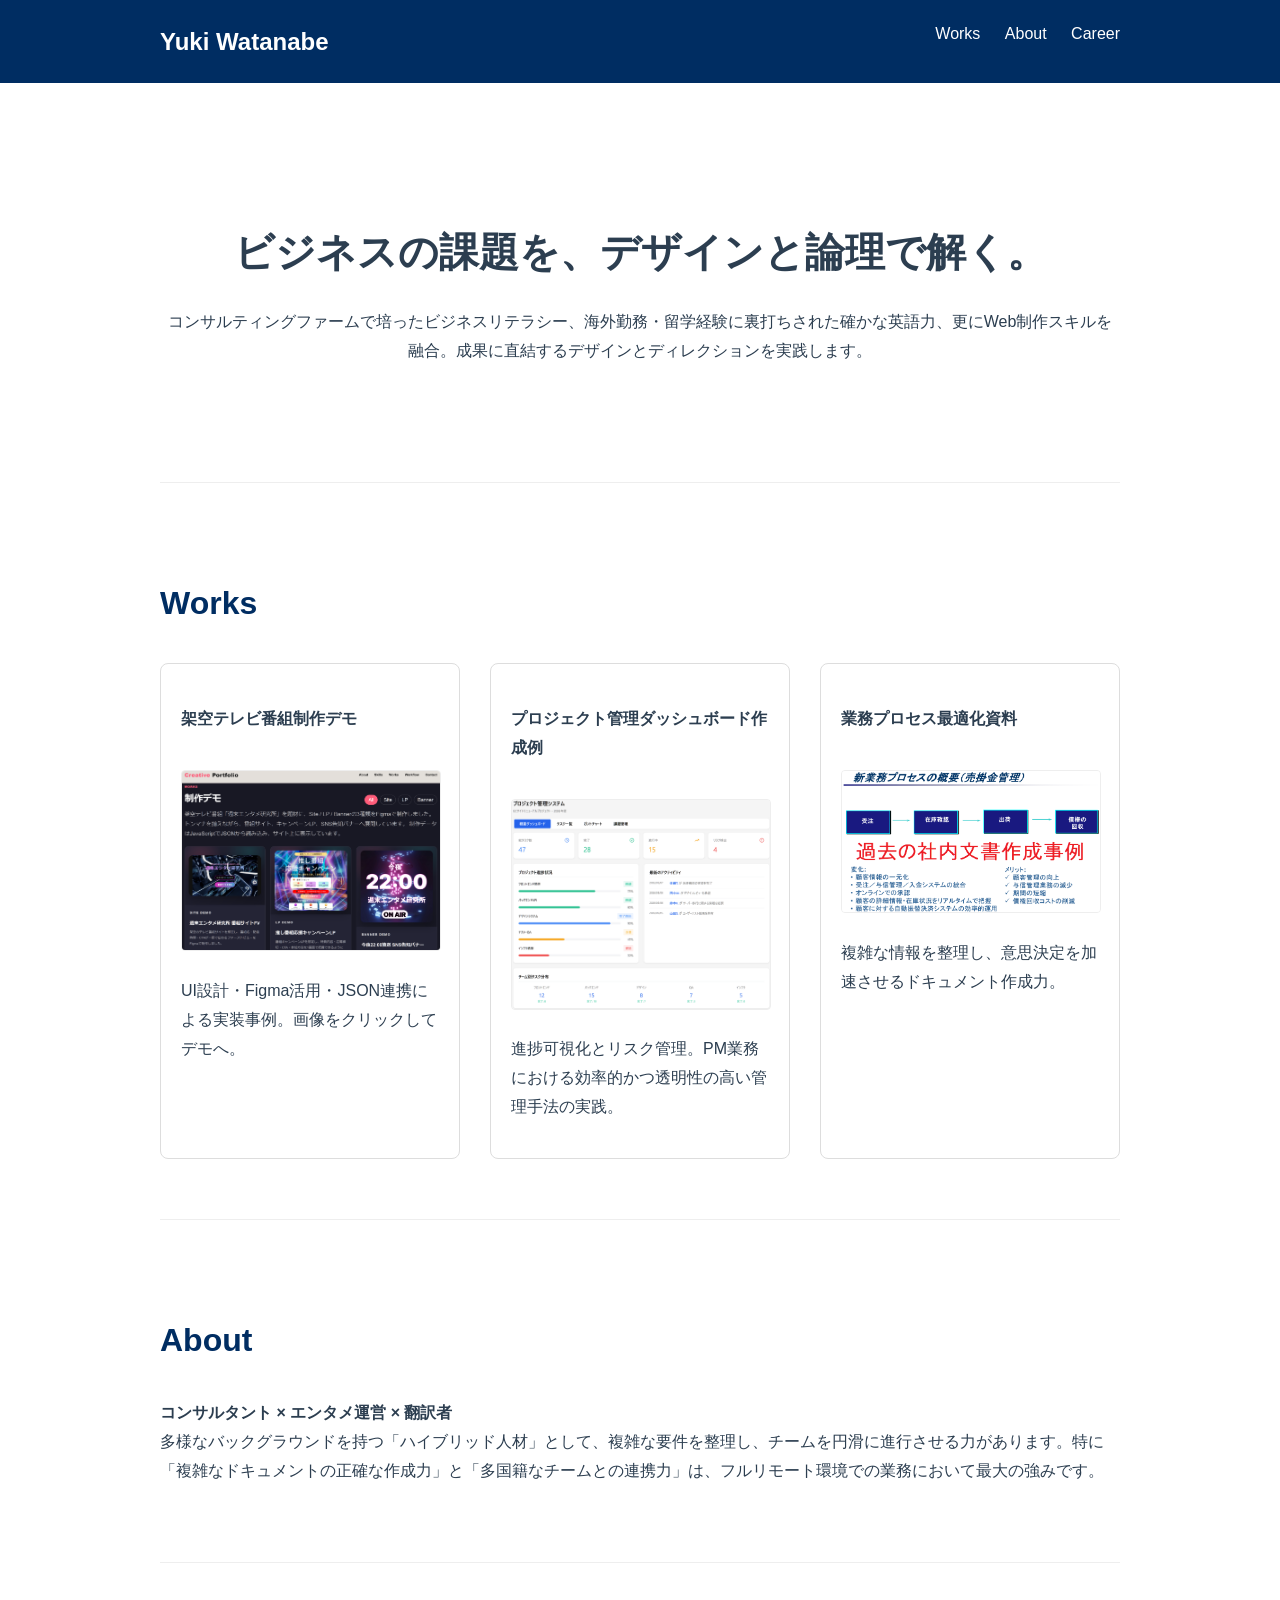
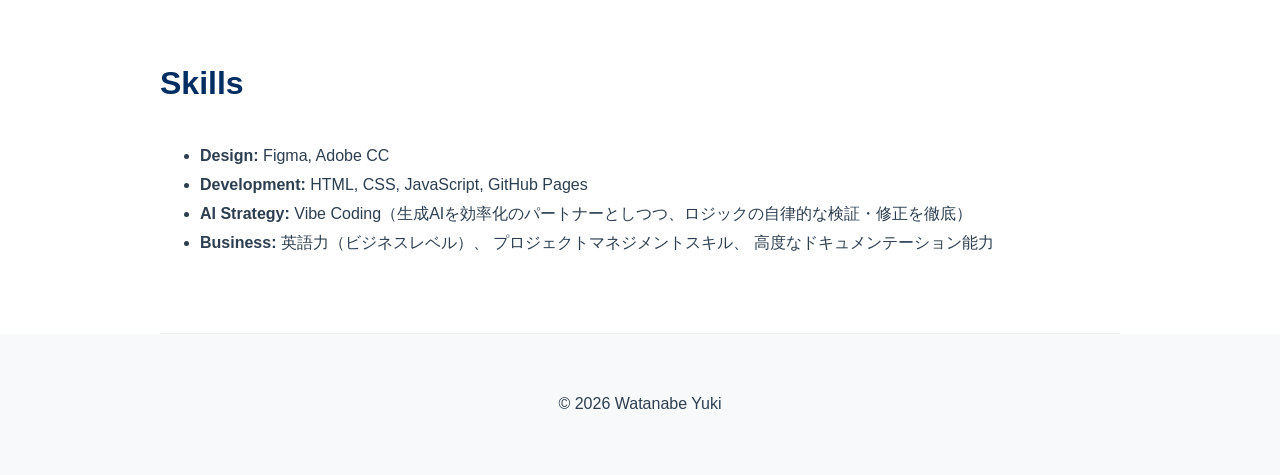
==== index.html @ 8aea1bac "Update index.html" ====
<!DOCTYPE html>
<html lang="ja">
<head>
    <meta charset="UTF-8">
    <meta name="viewport" content="width=device-width, initial-scale=1.0">
    <title>渡邉　壮 | Portfolio</title>
    <link rel="stylesheet" href="style.css">
</head>
<body>
    <header>
        <div class="container">
            <h1>Yuki Watanabe</h1>
            <nav>
                <a href="#works">Works</a>
                <a href="#about">About</a>
                <a href="career.html">Career</a>
            </nav>
        </div>
    </header>

    <main class="container">
        <!-- FV -->
        <section id="fv">
            <h2>ビジネスの課題を、デザインと論理で解く。</h2>
            <p>コンサルティングファームで培ったビジネスリテラシー、海外勤務・留学経験に裏打ちされた確かな英語力、更にWeb制作スキルを融合。成果に直結するデザインとディレクションを実践します。</p>
        </section>

        <!-- Works -->
        <section id="works">
            <h3>Works</h3>
            <div class="work-grid">
                <div class="work-card">
                    <h4>架空テレビ番組制作デモ</h4>
                    <a href="https://watanabeyukitokyo.github.io/portfolio-demo/" target="_blank">
                        <img src="images/07.png" alt="架空テレビ番組サイトのスクリーンショット">
                    </a>
                    <p>UI設計・Figma活用・JSON連携による実装事例。画像をクリックしてデモへ。</p>
                </div>
                <div class="work-card">
                    <h4>プロジェクト管理ダッシュボード作成例</h4>
                    <img src="images/06.png" alt="プロジェクト管理画面">
                    <p>進捗可視化とリスク管理。PM業務における効率的かつ透明性の高い管理手法の実践。</p>
                </div>
                <div class="work-card">
                    <h4>業務プロセス最適化資料</h4>
                    <img src="images/02.png" alt="業務改善資料">
                    <p>複雑な情報を整理し、意思決定を加速させるドキュメント作成力。</p>
                </div>
            </div>
        </section>

        <!-- About -->
        <section id="about">
            <h3>About</h3>
            <p><strong>コンサルタント × エンタメ運営 × 翻訳者</strong><br>
            多様なバックグラウンドを持つ「ハイブリッド人材」として、複雑な要件を整理し、チームを円滑に進行させる力があります。特に「複雑なドキュメントの正確な作成力」と「多国籍なチームとの連携力」は、フルリモート環境での業務において最大の強みです。</p>
        </section>

        <!-- Skills -->
        <section id="skills">
            <h3>Skills</h3>
            <ul>
                <li><strong>Design:</strong> Figma, Adobe CC</li>
                <li><strong>Development:</strong> HTML, CSS, JavaScript, GitHub Pages</li>
                <li><strong>AI Strategy:</strong> Vibe Coding（生成AIを効率化のパートナーとしつつ、ロジックの自律的な検証・修正を徹底）</li>
                <li><strong>Business:</strong> 英語力（ビジネスレベル）、 プロジェクトマネジメントスキル、 高度なドキュメンテーション能力</li>
            </ul>
        </section>
    </main>

    <footer>
        <div class="container">
            <p>&copy; 2026 Watanabe Yuki</p>
        </div>
    </footer>
</body>
</html>
---- style.css ----
body { font-family: 'Helvetica Neue', Arial, sans-serif; line-height: 1.8; color: #2c3e50; margin: 0; }
.container { max-width: 960px; margin: 0 auto; padding: 0 20px; }
header { background: #002d62; color: white; padding: 20px 0; }
header h1 { margin: 0; font-size: 1.5rem; display: inline-block; }
header nav { float: right; }
header nav a { color: white; margin-left: 20px; text-decoration: none; }

section { padding: 60px 0; border-bottom: 1px solid #eee; }
h3 { color: #002d62; font-size: 2rem; margin-bottom: 30px; }

#fv { text-align: center; padding: 100px 0; }
#fv h2 { font-size: 2.5rem; margin-bottom: 20px; }

.work-grid { display: grid; grid-template-columns: repeat(auto-fit, minmax(300px, 1fr)); gap: 30px; }
.work-card { border: 1px solid #ddd; padding: 20px; border-radius: 8px; }
.work-card img { width: 100%; margin-top: 15px; border-radius: 4px; border: 1px solid #eee; }
.work-card a img {
    transition: transform 0.3s ease;
}
.work-card a:hover img {
    transform: translateY(-5px);
    box-shadow: 0 4px 10px rgba(0,0,0,0.2);
}
footer { background: #f8f9fa; padding: 40px 0; text-align: center; }
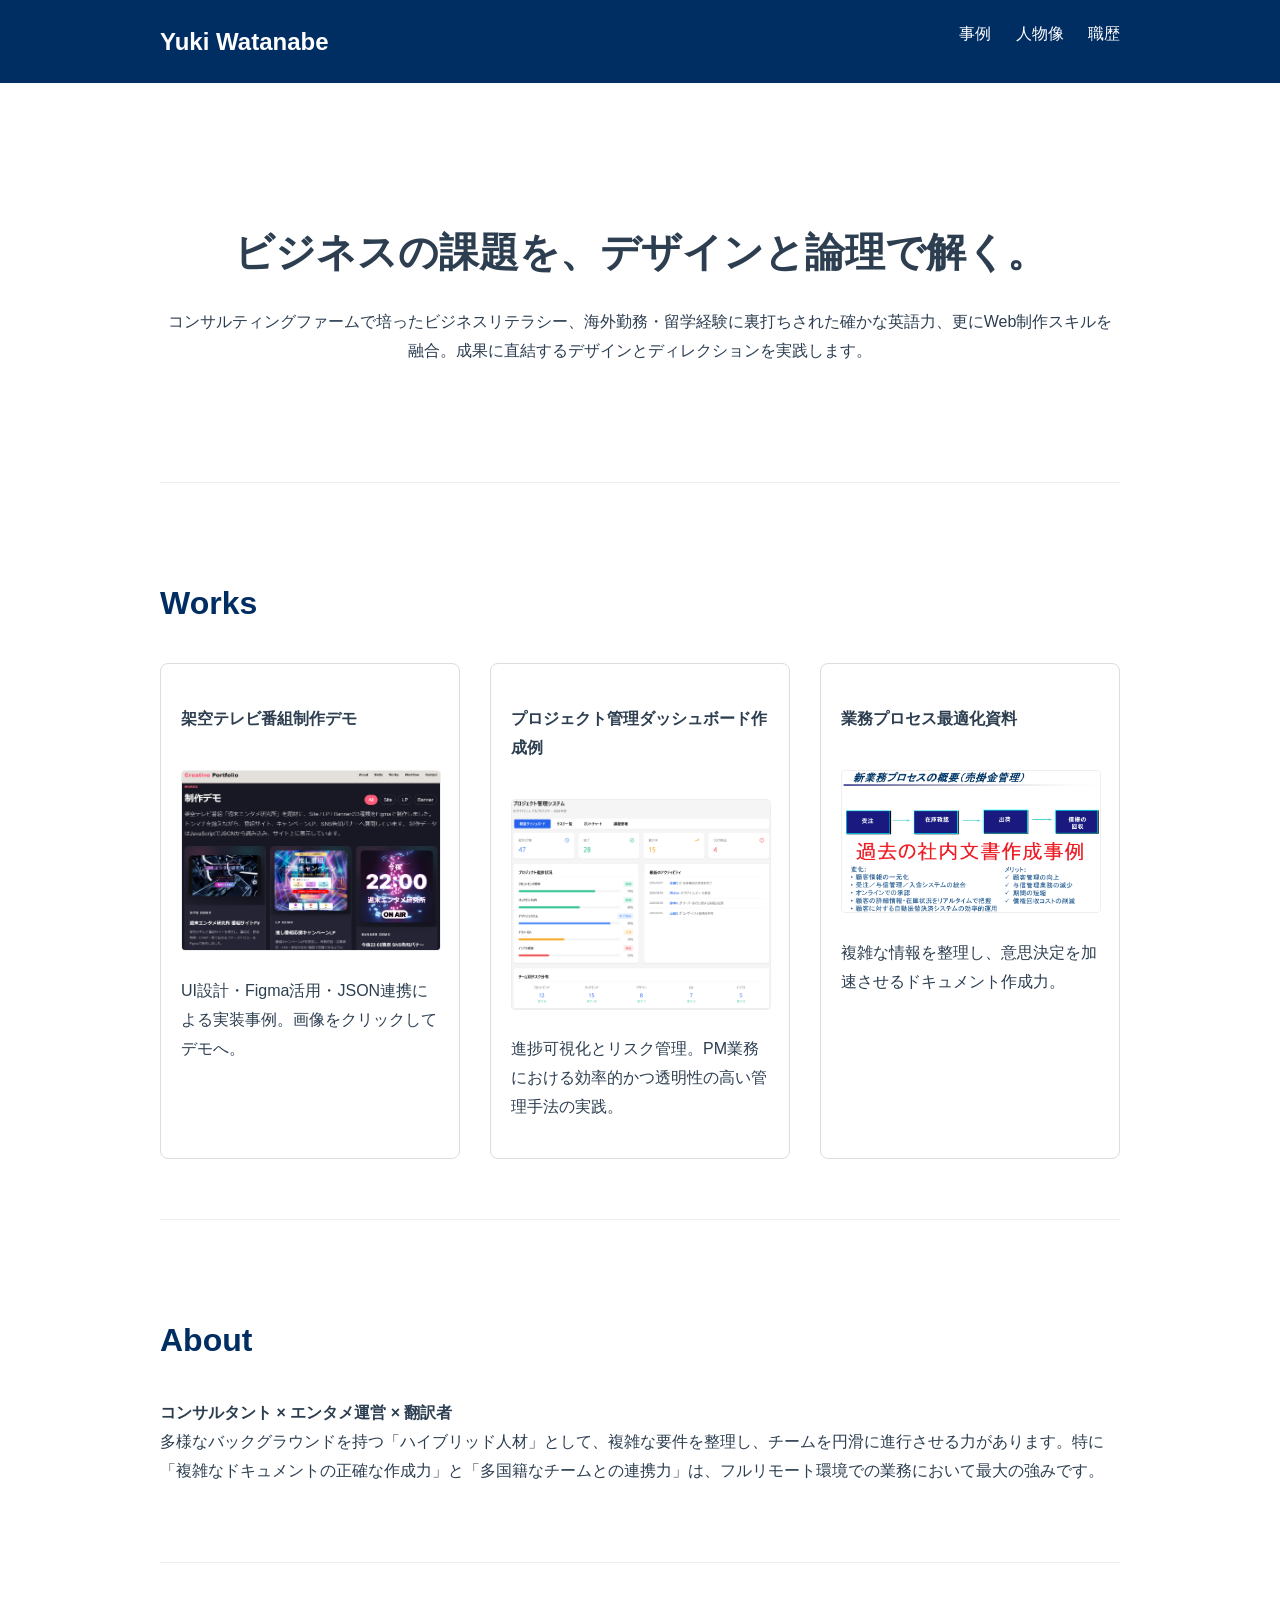
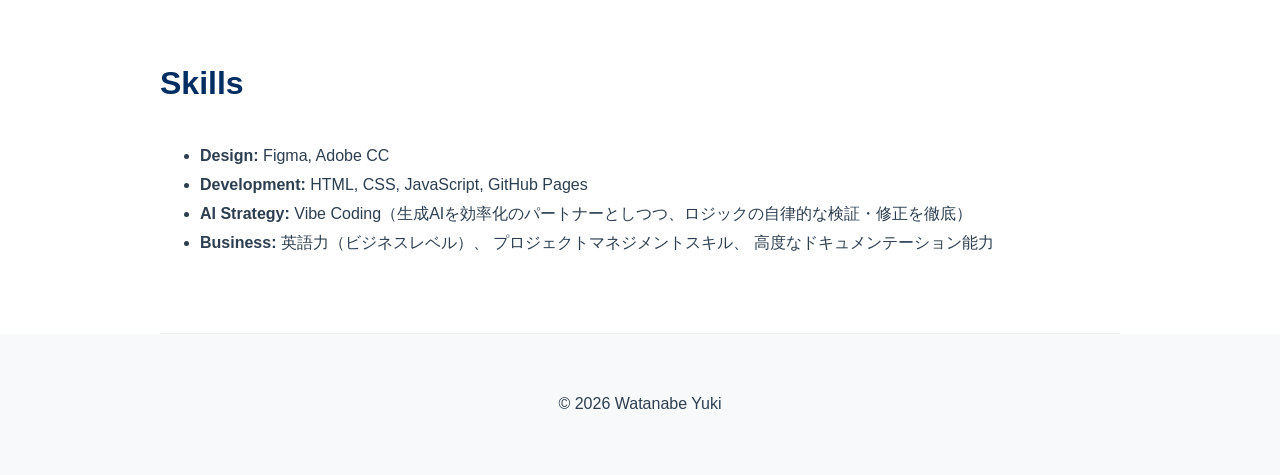
==== commit bc456ca2: "Update index.html" ====
--- a/index.html
+++ b/index.html
@@ -11,9 +11,9 @@
         <div class="container">
             <h1>Yuki Watanabe</h1>
             <nav>
-                <a href="#works">Works</a>
-                <a href="#about">About</a>
-                <a href="career.html">Career</a>
+                <a href="#works">事例</a>
+                <a href="#about">人物像</a>
+                <a href="career.html">職歴</a>
             </nav>
         </div>
     </header>
--- a/style.css
+++ b/style.css
@@ -21,4 +21,22 @@
     transform: translateY(-5px);
     box-shadow: 0 4px 10px rgba(0,0,0,0.2);
 }
-footer { background: #f8f9fa; padding: 40px 0; text-align: center; }+footer { background: #f8f9fa; padding: 40px 0; text-align: center; }
+/* --- Career Page Styles --- */
+.career-container { 
+    max-width: 800px; 
+    margin: 40px auto; 
+    padding: 40px; 
+    background: white; 
+    border: 1px solid #ddd;
+    box-shadow: 0 0 10px rgba(0,0,0,0.05); 
+}
+/* --- Career Page Styles --- */
+.career-container h1 { border-bottom: 3px solid #002d62; padding-bottom: 10px; color: #002d62; }
+.career-container h2 { background: #f0f4f8; padding: 10px; margin-top: 30px; border-left: 5px solid #002d62; font-size: 1.5rem; }
+
+.job-entry { margin-bottom: 30px; }
+.job-header { display: flex; justify-content: space-between; font-weight: bold; margin-bottom: 5px; color: #002d62; }
+.job-entry ul { margin: 5px 0; padding-left: 20px; }
+
+.skills-list { display: grid; grid-template-columns: 1fr 1fr; gap: 20px; margin-top: 20px; }
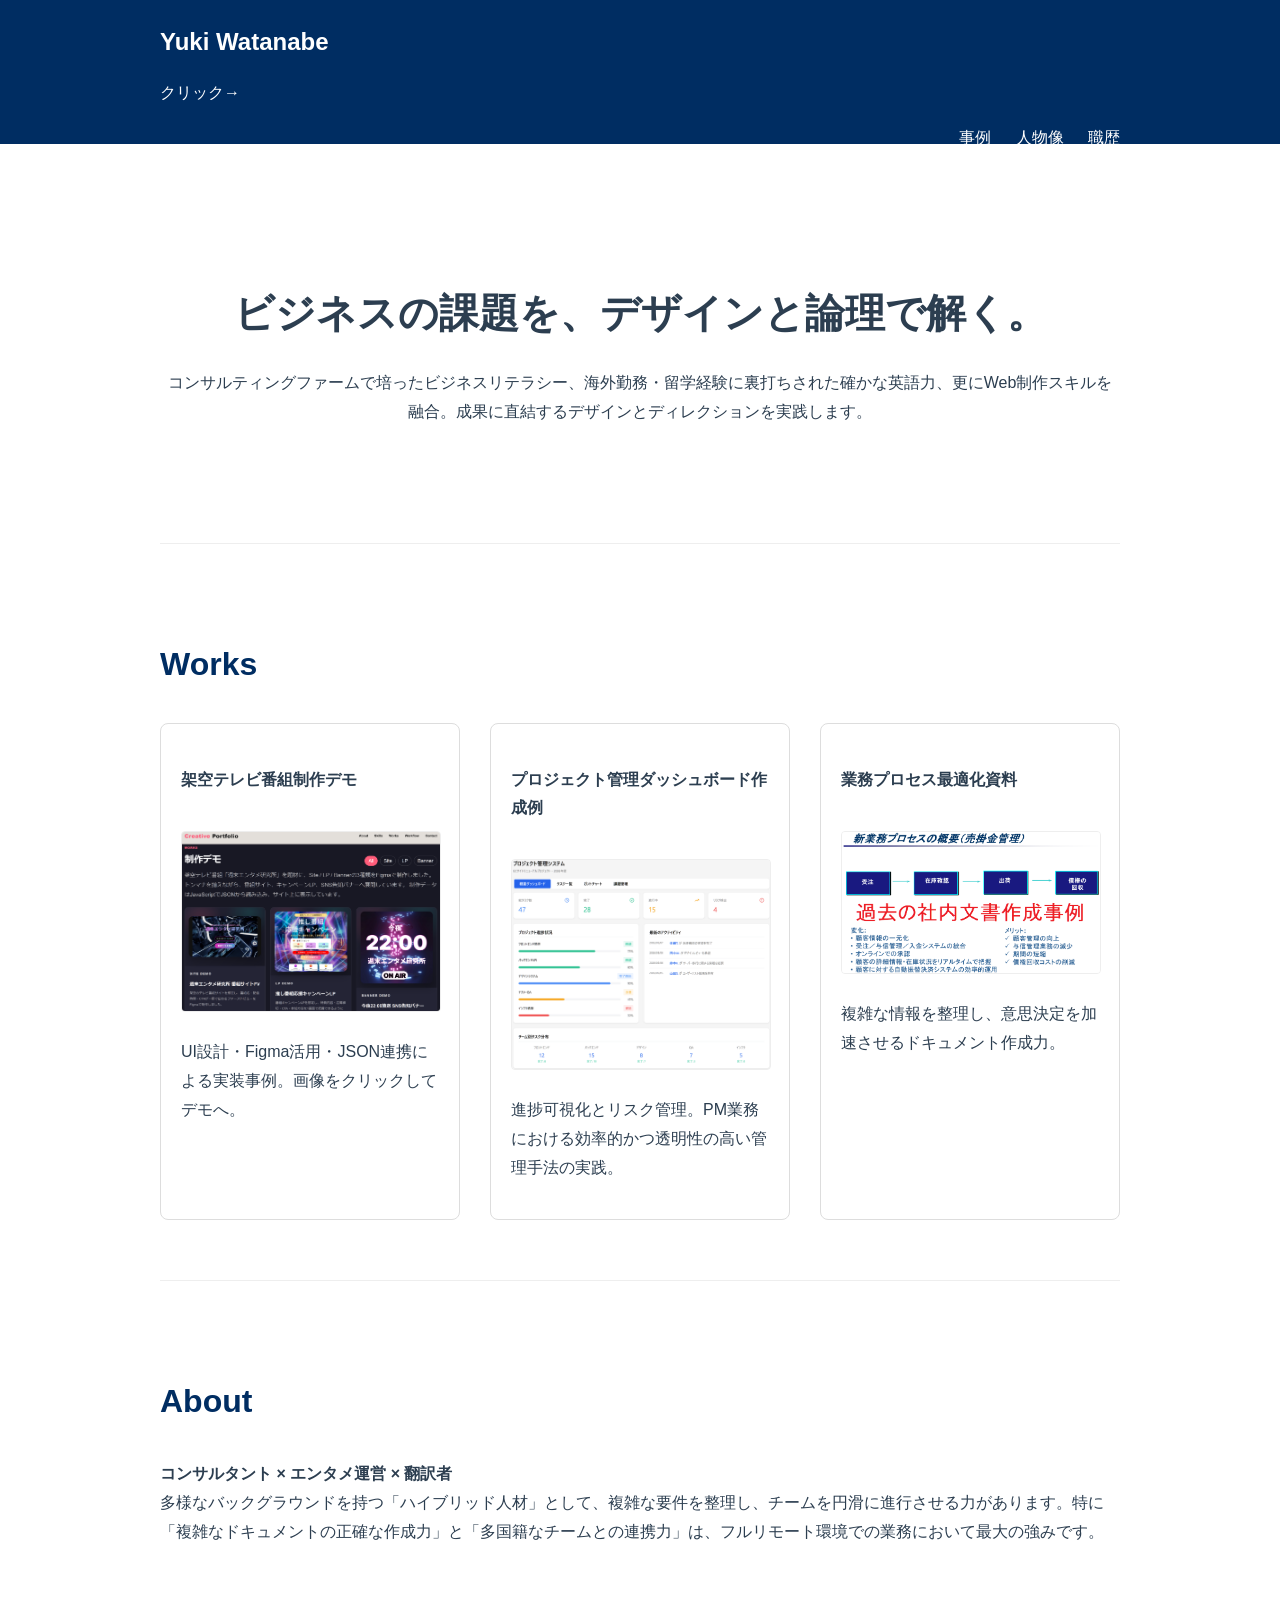
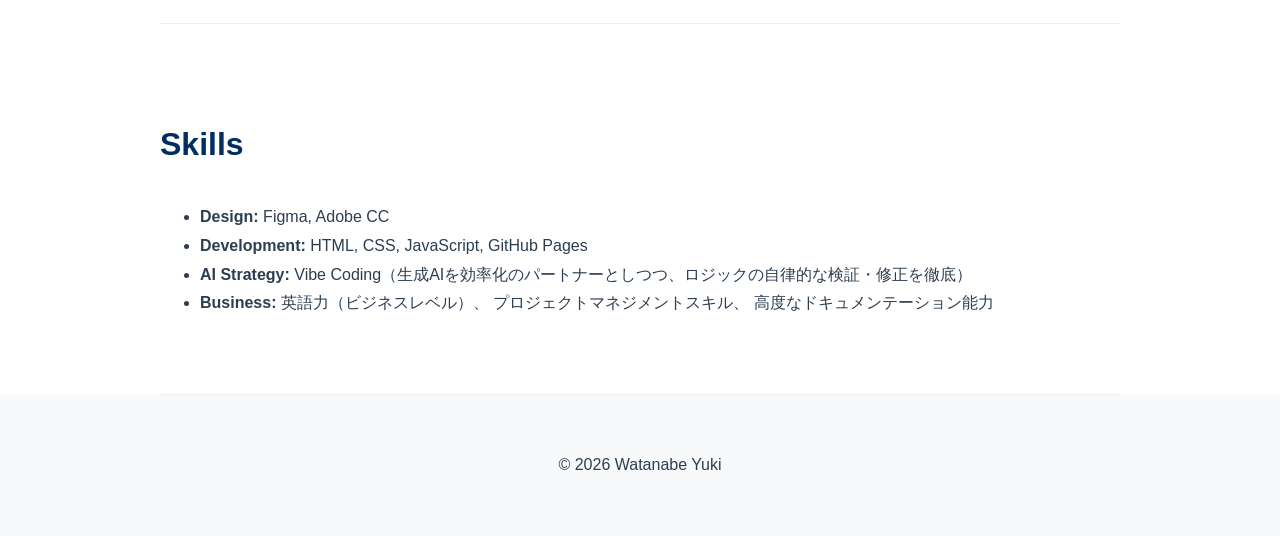
==== commit ed3a07cc: "Update index.html" ====
--- a/index.html
+++ b/index.html
@@ -10,6 +10,7 @@
     <header>
         <div class="container">
             <h1>Yuki Watanabe</h1>
+            <p>クリック→</p>
             <nav>
                 <a href="#works">事例</a>
                 <a href="#about">人物像</a>
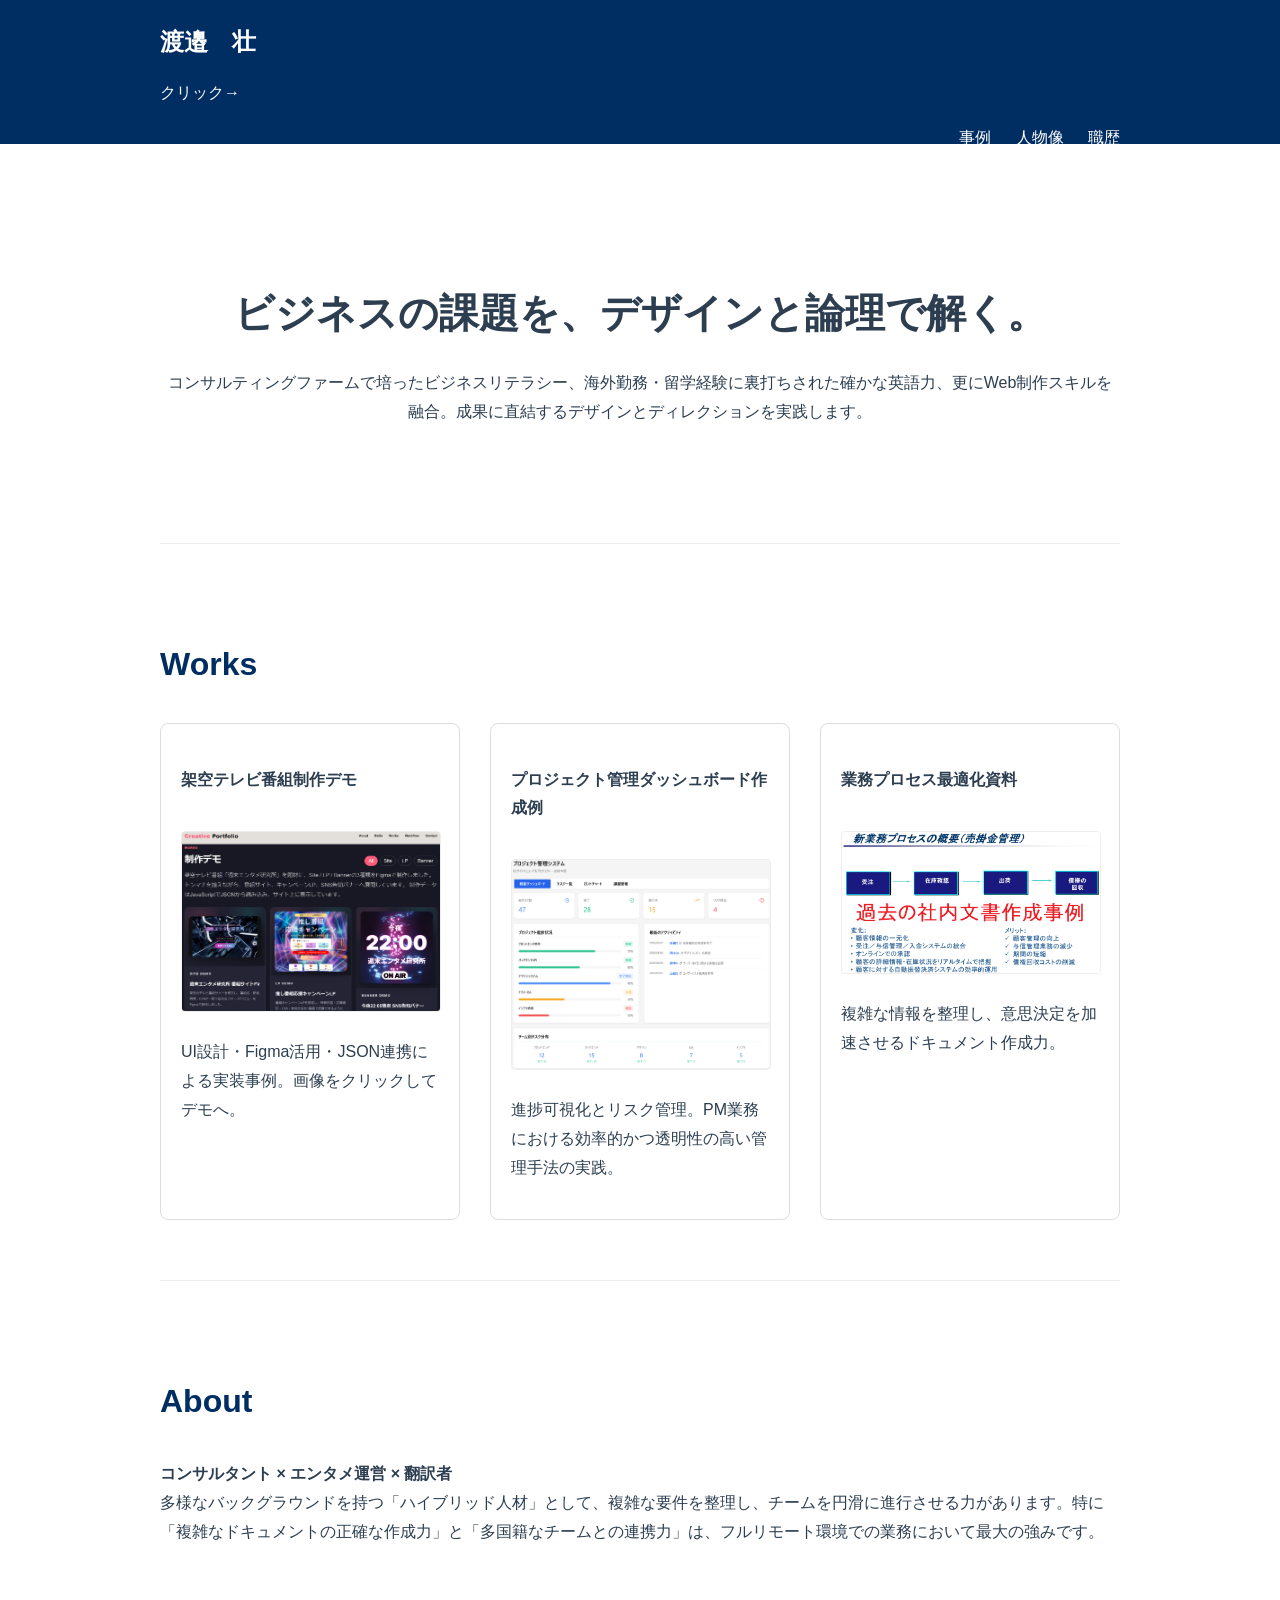
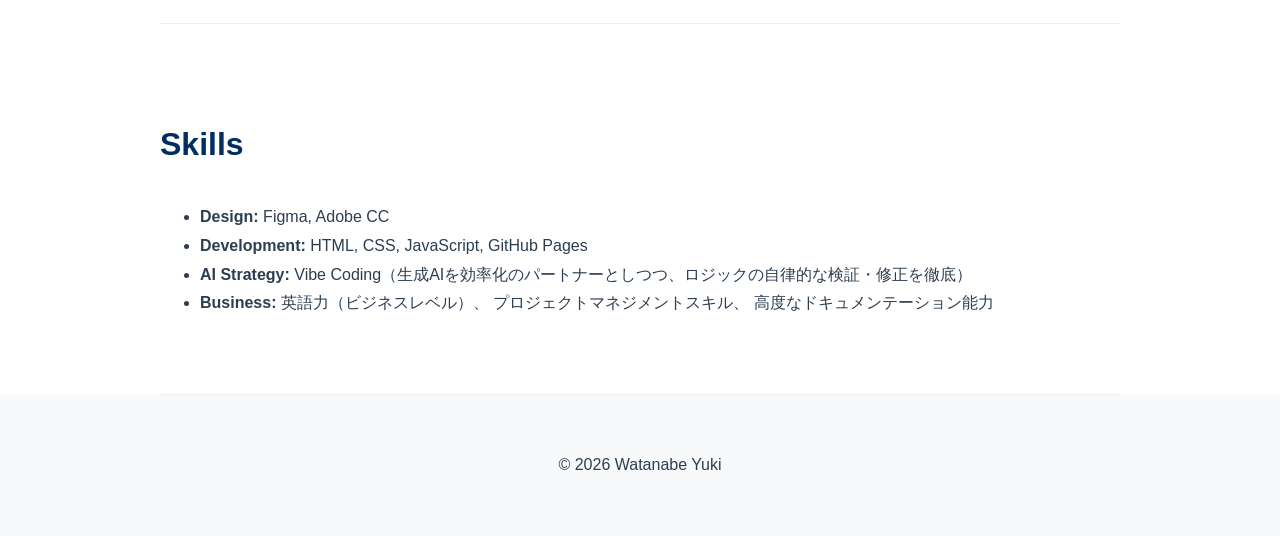
==== commit 370e1e68: "Update index.html" ====
--- a/index.html
+++ b/index.html
@@ -9,7 +9,7 @@
 <body>
     <header>
         <div class="container">
-            <h1>Yuki Watanabe</h1>
+            <h1>渡邉　壮</h1>
             <p>クリック→</p>
             <nav>
                 <a href="#works">事例</a>
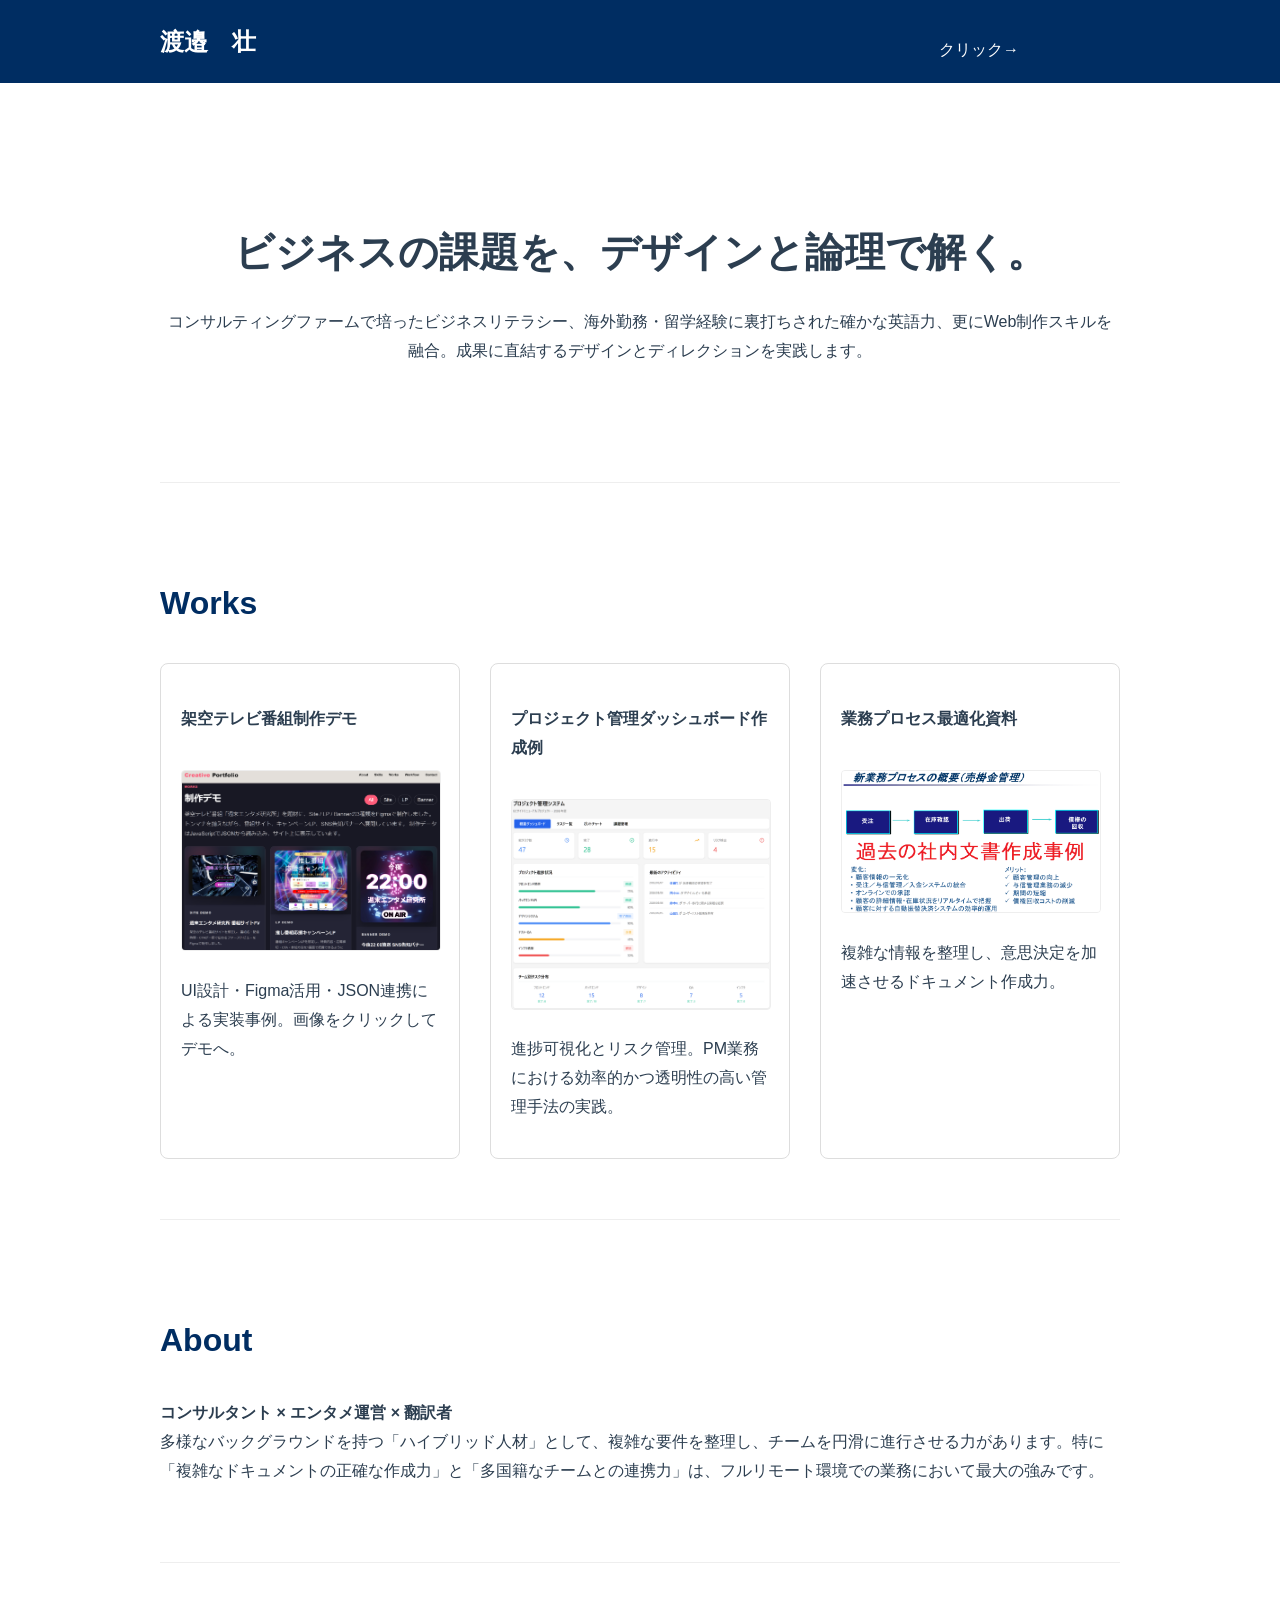
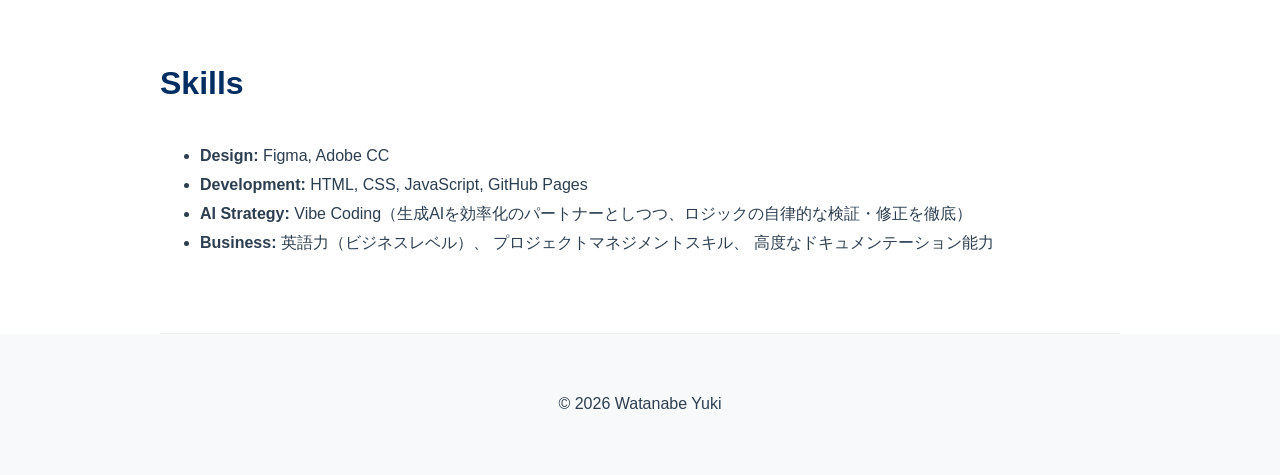
==== commit 72efa814: "Update index.html" ====
--- a/index.html
+++ b/index.html
@@ -10,8 +10,8 @@
     <header>
         <div class="container">
             <h1>渡邉　壮</h1>
-            <p>クリック→</p>
             <nav>
+                <p>クリック→</p>
                 <a href="#works">事例</a>
                 <a href="#about">人物像</a>
                 <a href="career.html">職歴</a>
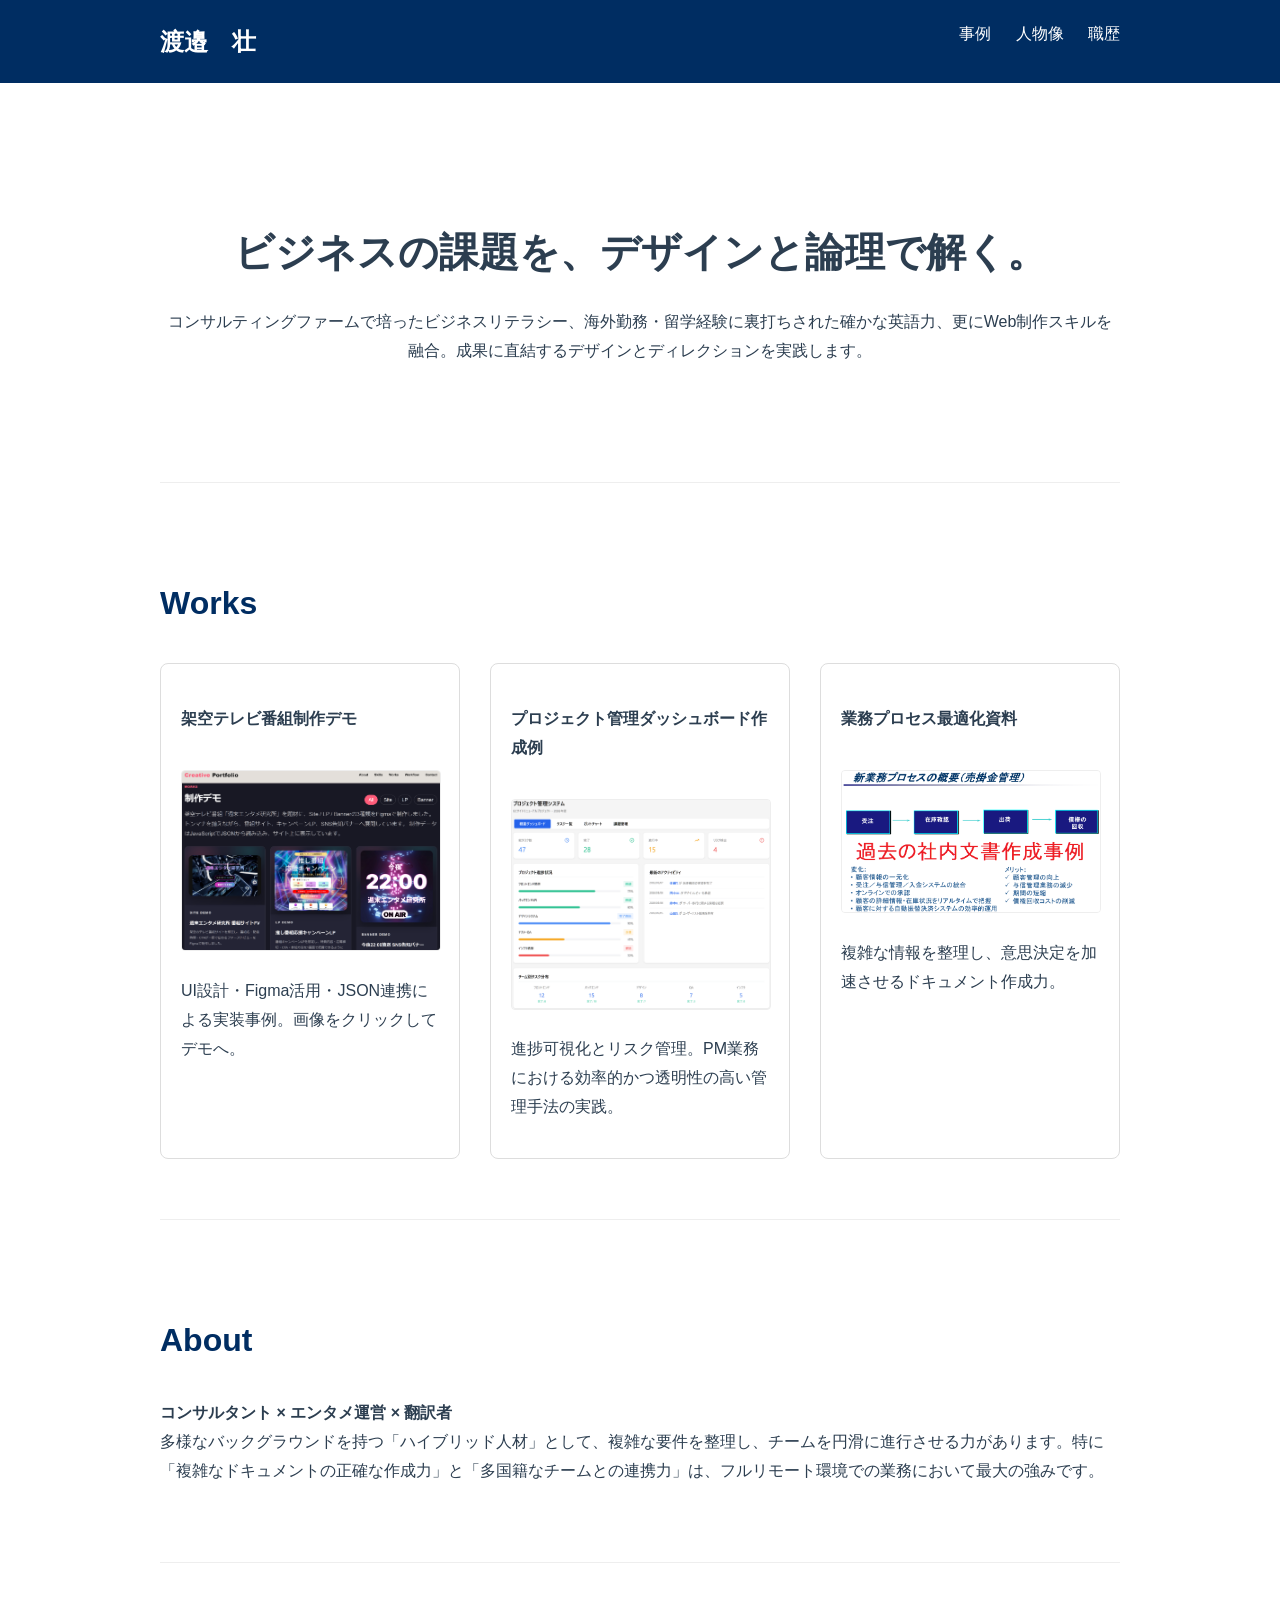
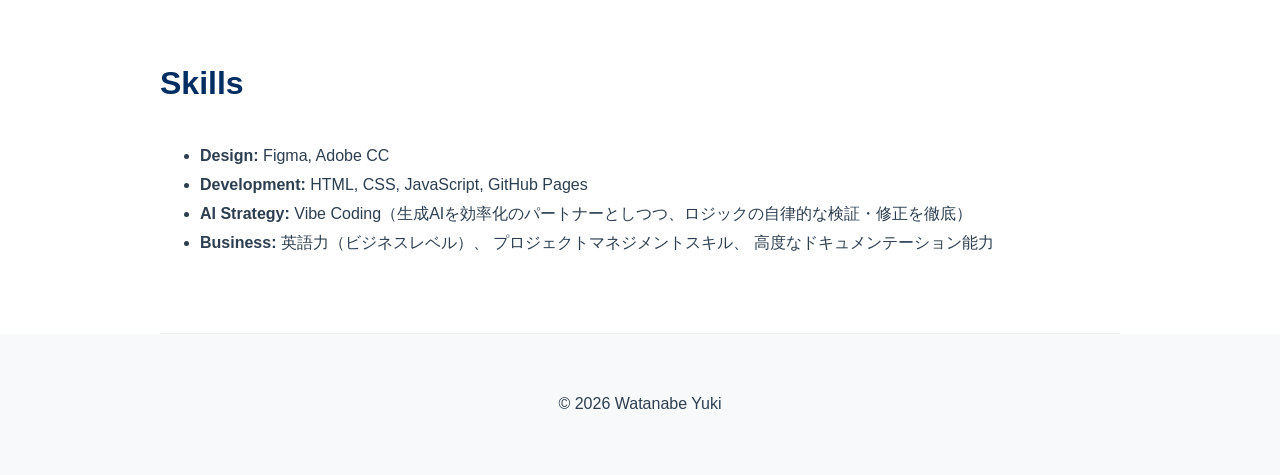
==== commit eb22499c: "Update index.html" ====
--- a/index.html
+++ b/index.html
@@ -11,7 +11,6 @@
         <div class="container">
             <h1>渡邉　壮</h1>
             <nav>
-                <p>クリック→</p>
                 <a href="#works">事例</a>
                 <a href="#about">人物像</a>
                 <a href="career.html">職歴</a>
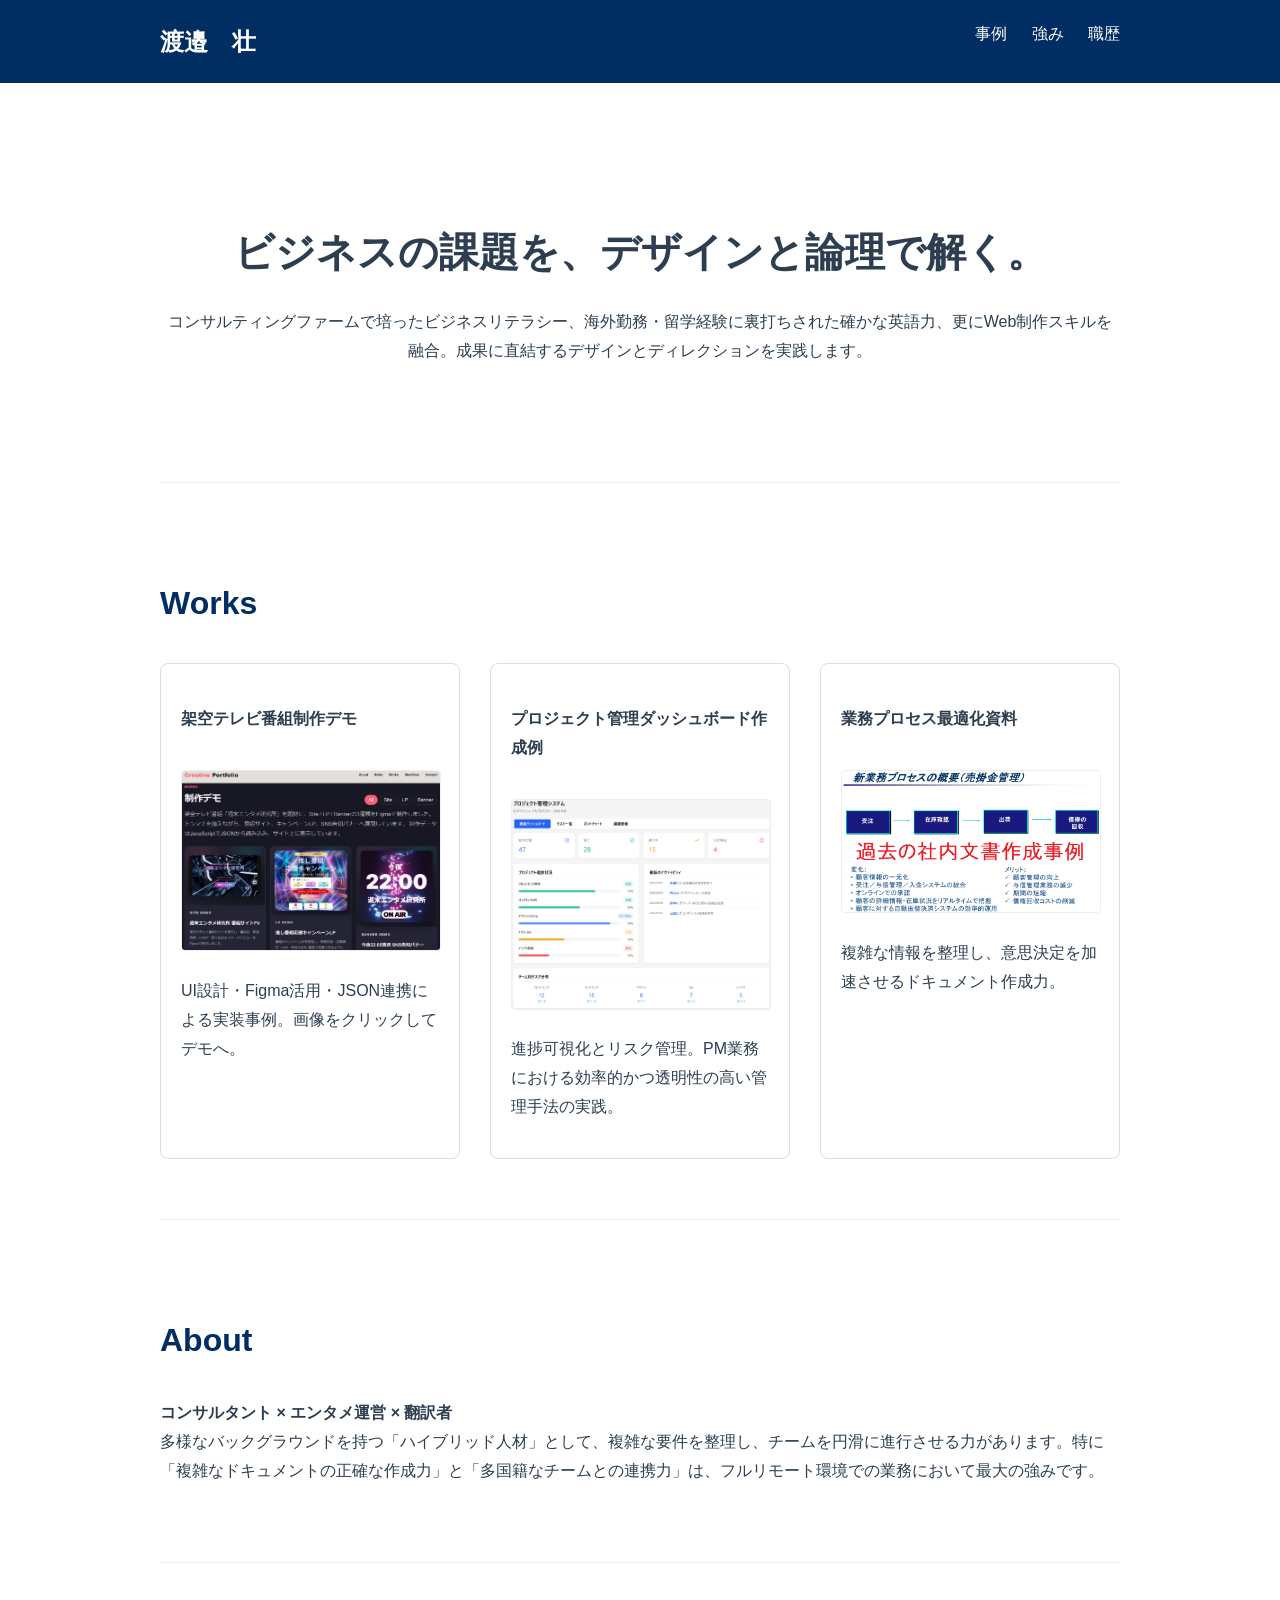
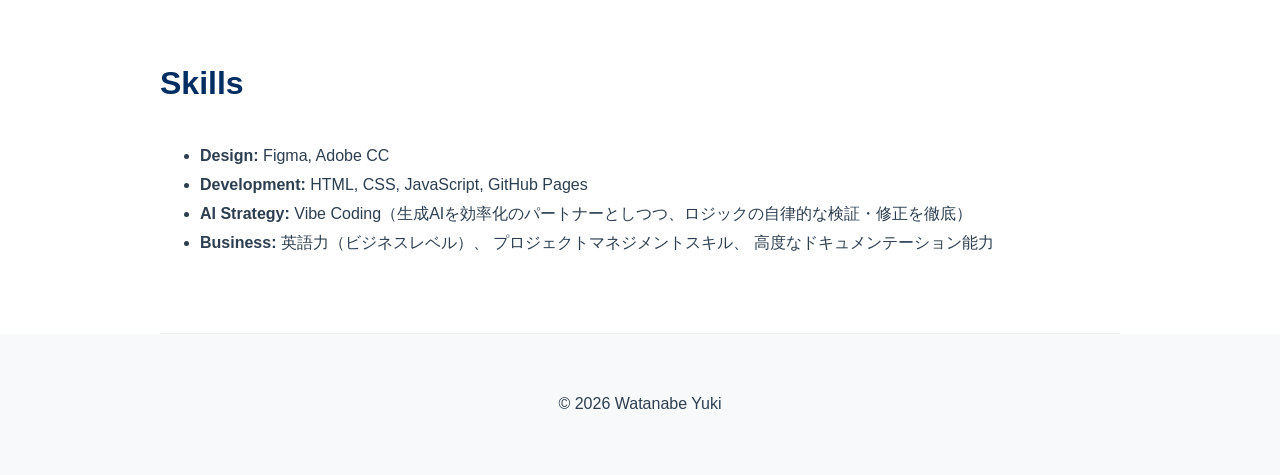
==== commit 91799352: "Update index.html" ====
--- a/index.html
+++ b/index.html
@@ -12,7 +12,7 @@
             <h1>渡邉　壮</h1>
             <nav>
                 <a href="#works">事例</a>
-                <a href="#about">人物像</a>
+                <a href="#about">強み</a>
                 <a href="career.html">職歴</a>
             </nav>
         </div>
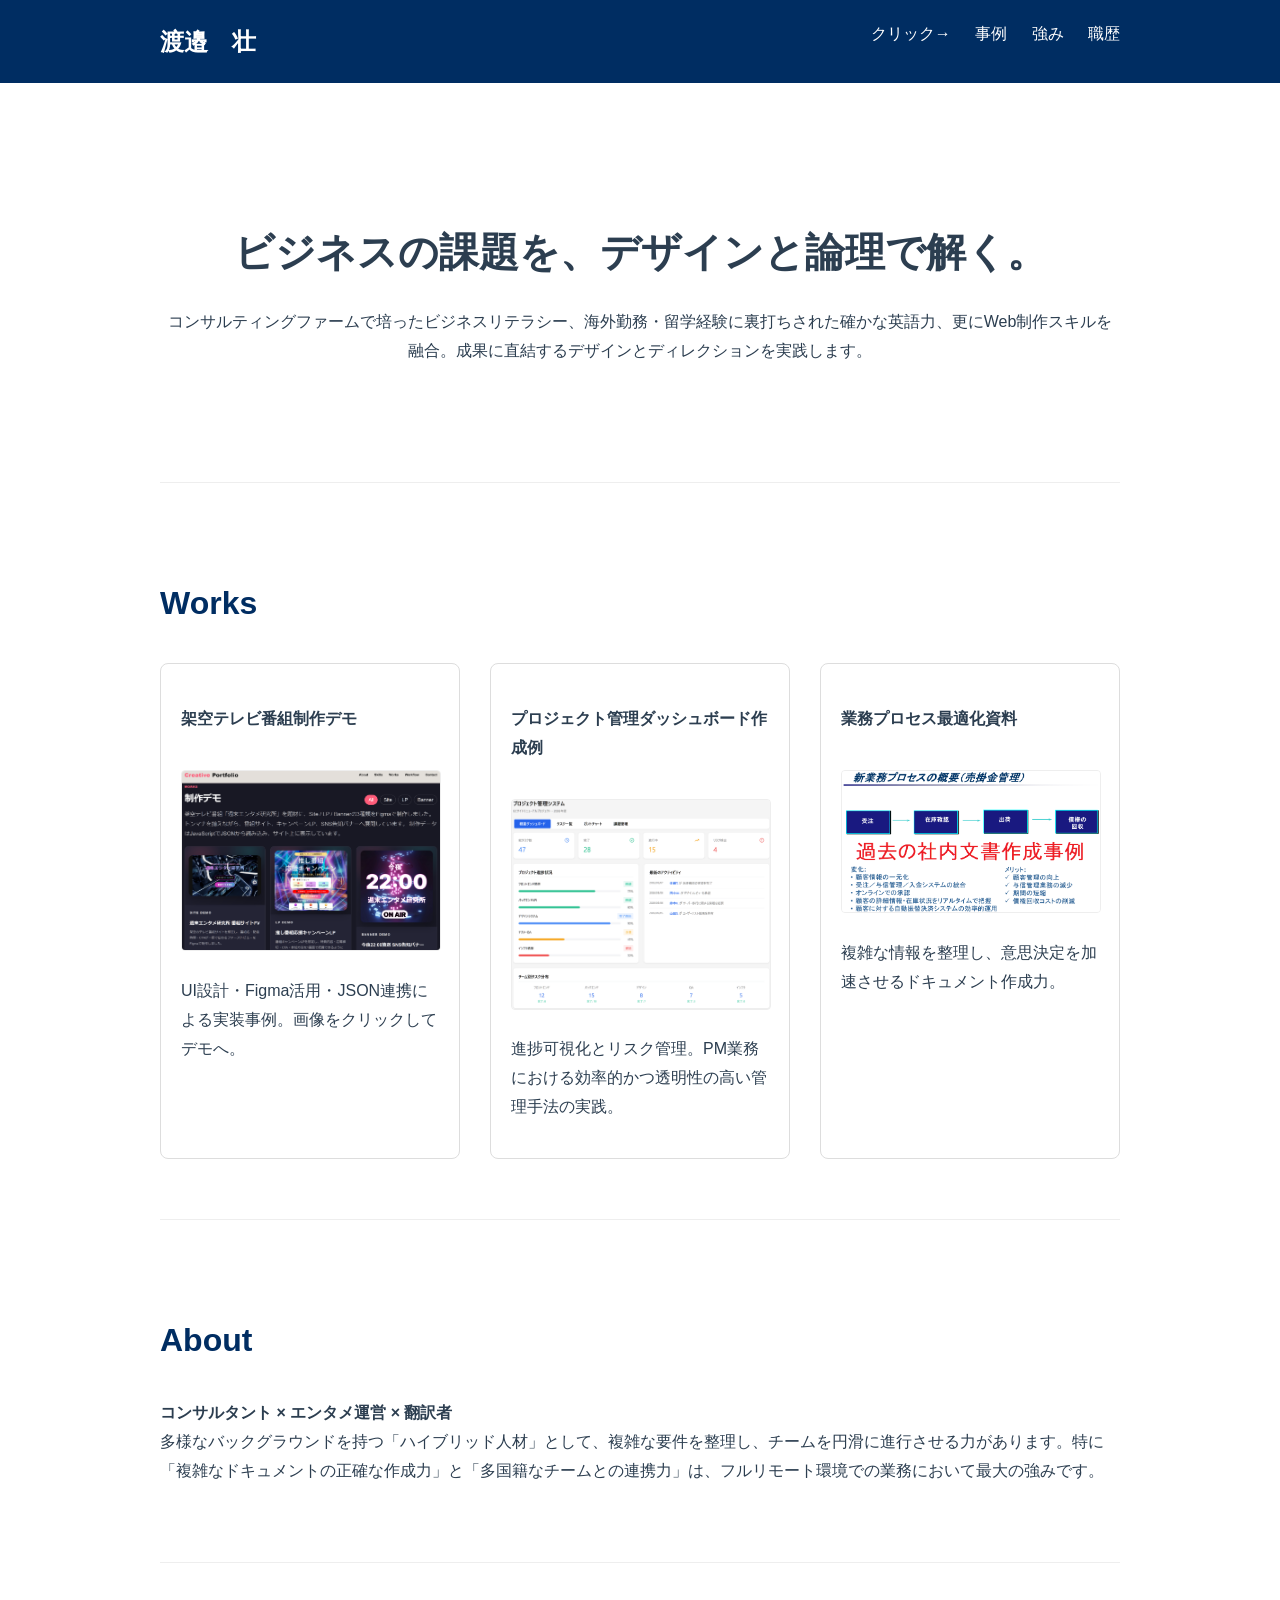
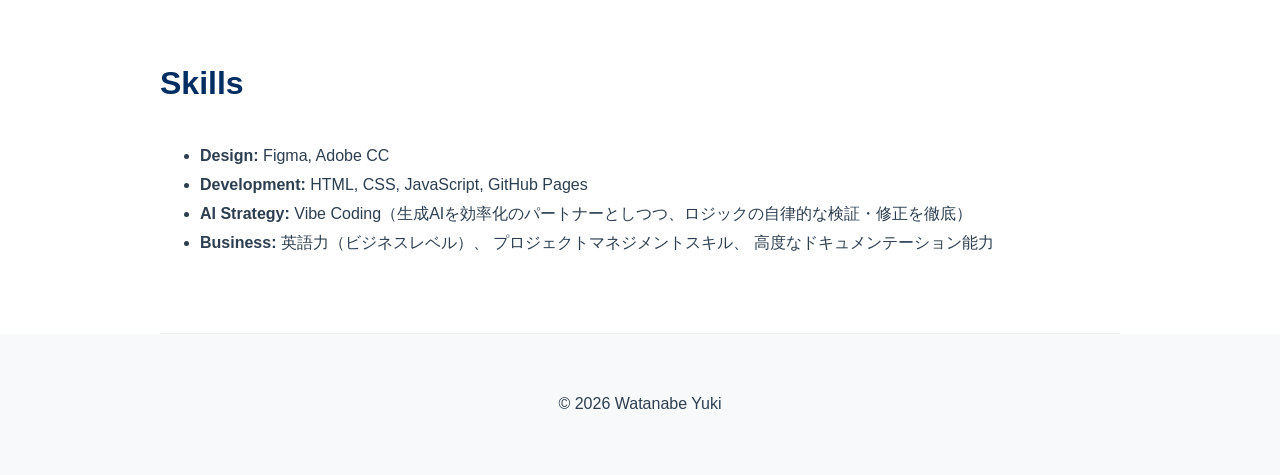
==== commit dac5a4de: "Update index.html" ====
--- a/index.html
+++ b/index.html
@@ -11,6 +11,7 @@
         <div class="container">
             <h1>渡邉　壮</h1>
             <nav>
+                <span>クリック→</span>
                 <a href="#works">事例</a>
                 <a href="#about">強み</a>
                 <a href="career.html">職歴</a>
